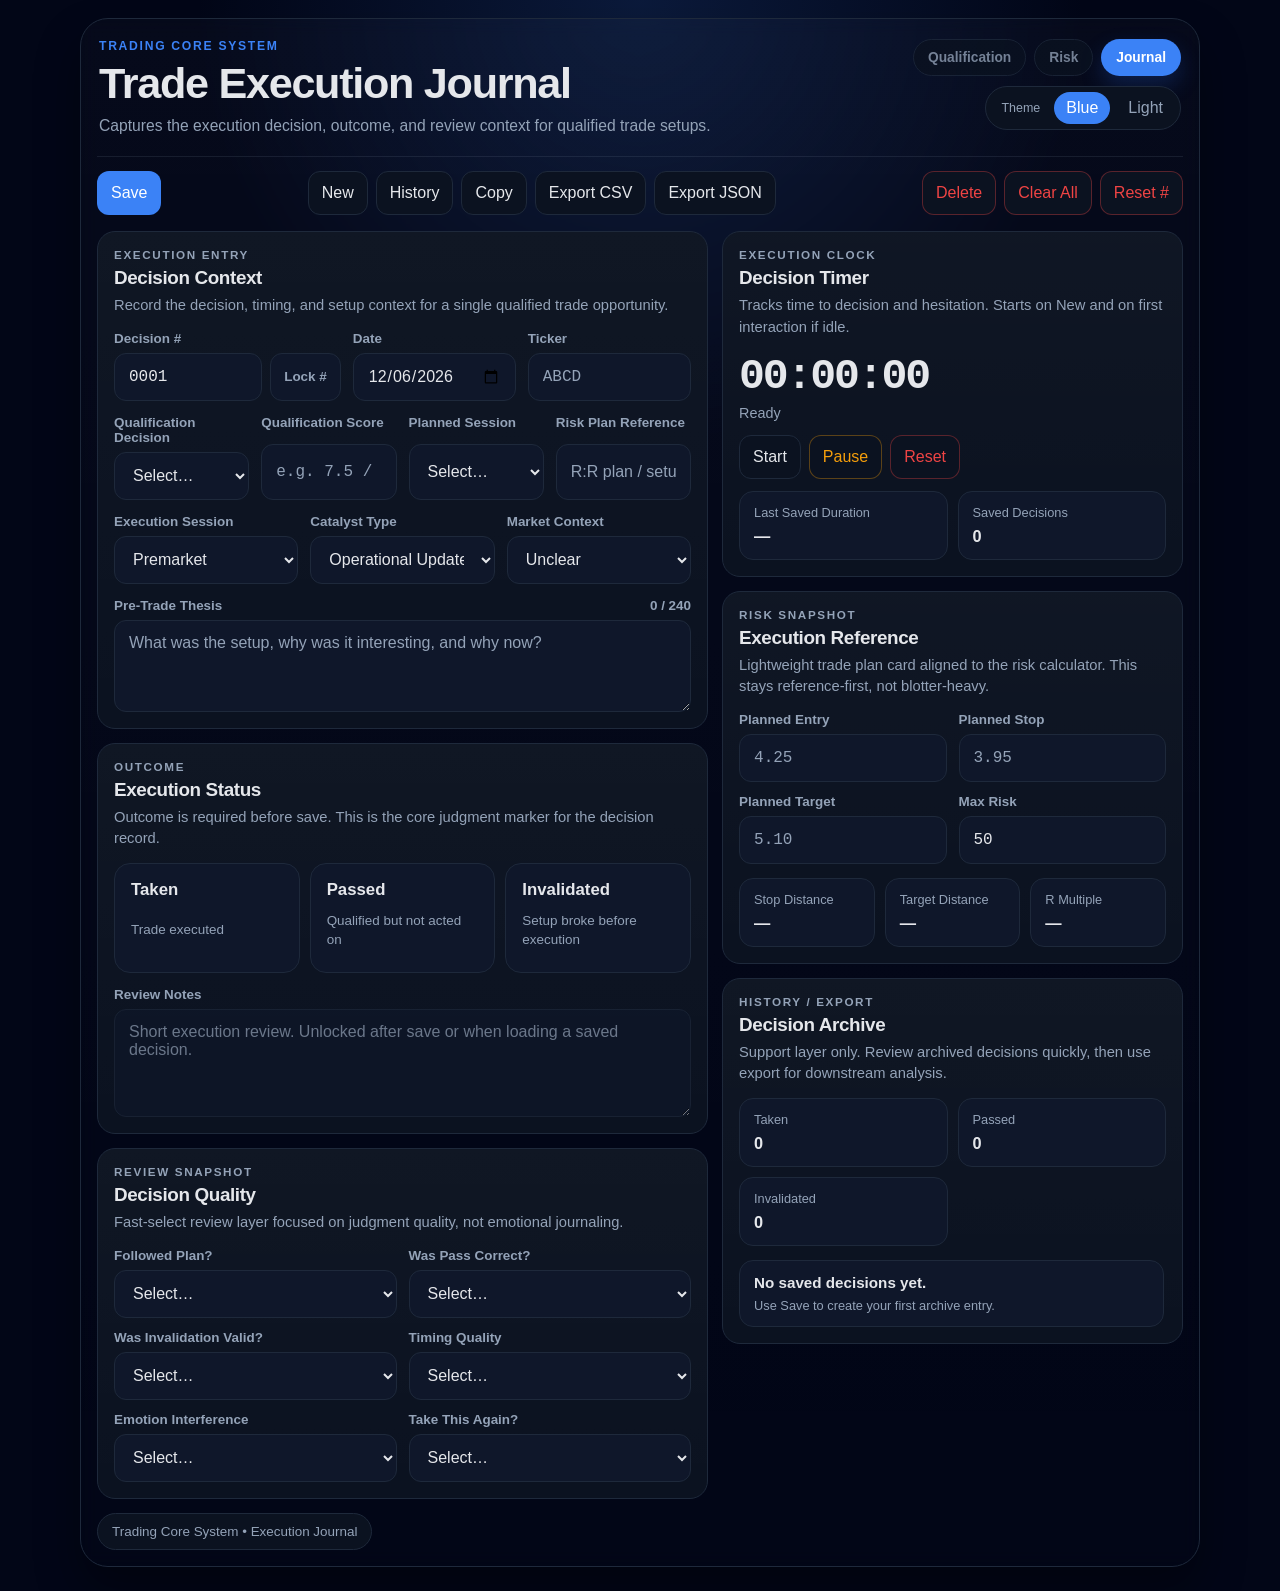
==== journal/index.html @ 0a0ca6e4 "Add files via upload" ====
<!DOCTYPE html>
<html lang="en">
<head>
  <meta charset="UTF-8" />
  <meta name="viewport" content="width=device-width, initial-scale=1.0, viewport-fit=cover" />
  <title>Trade Execution Journal</title>
  <meta name="theme-color" content="#020617" />
  <meta name="description" content="Captures the execution decision, outcome, and review context for qualified trade setups." />
  <link rel="manifest" href="manifest.webmanifest" />
  <link rel="stylesheet" href="styles.css" />
</head>
<body>
  <div class="shell">
    <div class="frame">
      <header class="app-header">
        <div class="brand-block">
          <p class="eyebrow">Trading Core System</p>
          <h1>Trade Execution Journal</h1>
          <p class="subtitle">Captures the execution decision, outcome, and review context for qualified trade setups.</p>
        </div>

        <div class="header-tools">
          <nav class="top-nav" aria-label="Trading Core System modules">
            <a href="#" class="top-nav-link is-disabled" aria-disabled="true">Qualification</a>
            <a href="#" class="top-nav-link is-disabled" aria-disabled="true">Risk</a>
            <a href="#" class="top-nav-link is-active" aria-current="page">Journal</a>
          </nav>

          <div class="theme-toggle" id="themeToggle" aria-label="Theme toggle">
            <span>Theme</span>
            <button type="button" data-theme="blue" class="active">Blue</button>
            <button type="button" data-theme="light">Light</button>
          </div>
        </div>
      </header>

      <nav class="action-bar" aria-label="Journal actions">
        <div class="action-group action-group-primary">
          <button type="button" class="btn btn-primary" id="btnSave">Save</button>
        </div>
        <div class="action-group">
          <button type="button" class="btn" id="btnNew">New</button>
          <button type="button" class="btn" id="btnHistory">History</button>
          <button type="button" class="btn" id="btnCopy">Copy</button>
          <button type="button" class="btn" id="btnExportCSV">Export CSV</button>
          <button type="button" class="btn" id="btnExportJSON">Export JSON</button>
        </div>
        <div class="action-group action-group-danger">
          <button type="button" class="btn btn-danger" id="btnDelete">Delete</button>
          <button type="button" class="btn btn-danger" id="btnClearAll">Clear All</button>
          <button type="button" class="btn btn-danger" id="btnResetCounter">Reset #</button>
        </div>
      </nav>

      <main class="main-grid">
        <section class="left-column">
          <section class="card section-card">
            <div class="section-head">
              <p class="section-kicker">Execution Entry</p>
              <h2>Decision Context</h2>
              <p class="helper">Record the decision, timing, and setup context for a single qualified trade opportunity.</p>
            </div>

            <div class="identity-grid">
              <label class="field field-compact">
                <span>Decision #</span>
                <div class="field-inline">
                  <input id="decisionNo" class="mono" type="text" inputmode="numeric" placeholder="0001" />
                  <label class="lock-pill" title="Lock decision number">
                    <input id="lockDecision" type="checkbox" />
                    <span>Lock #</span>
                  </label>
                </div>
              </label>

              <label class="field field-compact">
                <span>Date</span>
                <input id="date" type="date" />
              </label>

              <label class="field field-compact">
                <span>Ticker</span>
                <input id="ticker" class="mono" type="text" maxlength="10" autocomplete="off" placeholder="ABCD" />
              </label>
            </div>

            <div class="input-grid input-grid-4">
              <label class="field">
                <span>Qualification Decision</span>
                <select id="qualificationDecision">
                  <option value="">Select…</option>
                  <option>Qualified</option>
                  <option>Borderline</option>
                  <option>Rejected</option>
                </select>
              </label>

              <label class="field">
                <span>Qualification Score</span>
                <input id="qualificationScore" type="text" class="mono" placeholder="e.g. 7.5 / 10" />
              </label>

              <label class="field">
                <span>Planned Session</span>
                <select id="plannedSession">
                  <option value="">Select…</option>
                  <option>Premarket</option>
                  <option>Open (9:30–10:30)</option>
                  <option>Midday</option>
                  <option>Power Hour</option>
                  <option>After Hours</option>
                </select>
              </label>

              <label class="field">
                <span>Risk Plan Reference</span>
                <input id="riskPlanReference" type="text" placeholder="R:R plan / setup ref" />
              </label>
            </div>

            <div class="input-grid input-grid-3">
              <label class="field">
                <span>Execution Session</span>
                <select id="session">
                  <option>Premarket</option>
                  <option>Open (9:30–10:30)</option>
                  <option>Midday</option>
                  <option>Power Hour</option>
                  <option>After Hours</option>
                </select>
              </label>

              <label class="field">
                <span>Catalyst Type</span>
                <select id="catalyst">
                  <option>Clinical Data</option>
                  <option>Regulatory</option>
                  <option>Financial</option>
                  <option>M&amp;A</option>
                  <option>Operational Update</option>
                  <option>Corporate Strategy / Business Transformation</option>
                  <option>Leadership Change</option>
                  <option>Legal</option>
                  <option>IP/Patent</option>
                  <option>Other / None</option>
                </select>
              </label>

              <label class="field">
                <span>Market Context</span>
                <select id="marketState">
                  <option>Unclear</option>
                  <option>Trend Day</option>
                  <option>Choppy</option>
                  <option>Risk-On</option>
                  <option>Risk-Off</option>
                </select>
              </label>
            </div>

            <div class="field field-full">
              <div class="field-headline">
                <span>Pre-Trade Thesis</span>
                <span class="char-counter" id="charCounter">0 / 240</span>
              </div>
              <textarea id="thesis" maxlength="240" placeholder="What was the setup, why was it interesting, and why now?"></textarea>
            </div>
          </section>

          <section class="card section-card">
            <div class="section-head">
              <p class="section-kicker">Outcome</p>
              <h2>Execution Status</h2>
              <p class="helper">Outcome is required before save. This is the core judgment marker for the decision record.</p>
            </div>

            <div class="outcome-grid" id="outcomeRow">
              <label class="outcome-card outcome-taken" data-val="Taken">
                <input type="radio" name="outcome" value="Taken" />
                <span class="outcome-label">Taken</span>
                <span class="outcome-sub">Trade executed</span>
              </label>
              <label class="outcome-card outcome-passed" data-val="Passed">
                <input type="radio" name="outcome" value="Passed" />
                <span class="outcome-label">Passed</span>
                <span class="outcome-sub">Qualified but not acted on</span>
              </label>
              <label class="outcome-card outcome-invalidated" data-val="Invalidated">
                <input type="radio" name="outcome" value="Invalidated" />
                <span class="outcome-label">Invalidated</span>
                <span class="outcome-sub">Setup broke before execution</span>
              </label>
            </div>

            <label class="field field-full">
              <span>Review Notes</span>
              <textarea id="outcomeNotes" class="notes" placeholder="Short execution review. Unlocked after save or when loading a saved decision."></textarea>
            </label>
          </section>

          <section class="card section-card">
            <div class="section-head">
              <p class="section-kicker">Review Snapshot</p>
              <h2>Decision Quality</h2>
              <p class="helper">Fast-select review layer focused on judgment quality, not emotional journaling.</p>
            </div>

            <div class="review-grid">
              <label class="field">
                <span>Followed Plan?</span>
                <select id="followedPlan">
                  <option value="">Select…</option>
                  <option>Yes</option>
                  <option>No</option>
                  <option>Partial</option>
                </select>
              </label>

              <label class="field">
                <span>Was Pass Correct?</span>
                <select id="passCorrect">
                  <option value="">Select…</option>
                  <option>Yes</option>
                  <option>No</option>
                  <option>N/A</option>
                </select>
              </label>

              <label class="field">
                <span>Was Invalidation Valid?</span>
                <select id="invalidationValid">
                  <option value="">Select…</option>
                  <option>Yes</option>
                  <option>No</option>
                  <option>N/A</option>
                </select>
              </label>

              <label class="field">
                <span>Timing Quality</span>
                <select id="timingQuality">
                  <option value="">Select…</option>
                  <option>Good</option>
                  <option>Late</option>
                  <option>Early</option>
                </select>
              </label>

              <label class="field">
                <span>Emotion Interference</span>
                <select id="emotionInterference">
                  <option value="">Select…</option>
                  <option>None</option>
                  <option>Mild</option>
                  <option>High</option>
                </select>
              </label>

              <label class="field">
                <span>Take This Again?</span>
                <select id="takeAgain">
                  <option value="">Select…</option>
                  <option>Yes</option>
                  <option>No</option>
                  <option>Maybe</option>
                </select>
              </label>
            </div>
          </section>
        </section>

        <section class="right-column">
          <section class="card section-card timer-section">
            <div class="section-head">
              <p class="section-kicker">Execution Clock</p>
              <h2>Decision Timer</h2>
              <p class="helper">Tracks time to decision and hesitation. Starts on New and on first interaction if idle.</p>
            </div>

            <div class="timer-card">
              <div class="timer-head">
                <div>
                  <div class="timer-value mono" id="timerClock">00:00:00</div>
                  <div class="timer-status" id="timerStatus">Ready</div>
                </div>
                <div class="timer-actions">
                  <button type="button" class="btn" id="btnTimerStart">Start</button>
                  <button type="button" class="btn btn-warn" id="btnTimerPause">Pause</button>
                  <button type="button" class="btn btn-danger" id="btnTimerReset">Reset</button>
                </div>
              </div>

              <div class="timer-stats">
                <article class="mini-stat">
                  <span>Last Saved Duration</span>
                  <strong id="statLastDur">—</strong>
                </article>
                <article class="mini-stat">
                  <span>Saved Decisions</span>
                  <strong id="statSaved">0</strong>
                </article>
              </div>
            </div>
          </section>

          <section class="card section-card">
            <div class="section-head">
              <p class="section-kicker">Risk Snapshot</p>
              <h2>Execution Reference</h2>
              <p class="helper">Lightweight trade plan card aligned to the risk calculator. This stays reference-first, not blotter-heavy.</p>
            </div>

            <div class="input-grid input-grid-2">
              <label class="field">
                <span>Planned Entry</span>
                <input id="plannedEntry" class="mono" type="number" step="0.0001" placeholder="4.25" />
              </label>

              <label class="field">
                <span>Planned Stop</span>
                <input id="plannedStop" class="mono" type="number" step="0.0001" placeholder="3.95" />
              </label>

              <label class="field">
                <span>Planned Target</span>
                <input id="plannedTarget" class="mono" type="number" step="0.0001" placeholder="5.10" />
              </label>

              <label class="field">
                <span>Max Risk</span>
                <input id="maxRisk" class="mono" type="number" step="1" placeholder="50" />
              </label>
            </div>

            <div class="derived-grid">
              <article class="secondary-card">
                <span class="secondary-label">Stop Distance</span>
                <strong id="stopDistance" class="secondary-value">—</strong>
              </article>
              <article class="secondary-card">
                <span class="secondary-label">Target Distance</span>
                <strong id="targetDistance" class="secondary-value">—</strong>
              </article>
              <article class="secondary-card">
                <span class="secondary-label">R Multiple</span>
                <strong id="roughR" class="secondary-value">—</strong>
              </article>
            </div>
          </section>

          <section class="card section-card">
            <div class="section-head">
              <p class="section-kicker">History / Export</p>
              <h2>Decision Archive</h2>
              <p class="helper">Support layer only. Review archived decisions quickly, then use export for downstream analysis.</p>
            </div>

            <div class="archive-summary">
              <article class="mini-stat">
                <span>Taken</span>
                <strong id="statTaken">0</strong>
              </article>
              <article class="mini-stat">
                <span>Passed</span>
                <strong id="statPassed">0</strong>
              </article>
              <article class="mini-stat">
                <span>Invalidated</span>
                <strong id="statInvalid">0</strong>
              </article>
            </div>

            <div class="history-list" id="historyList"></div>
          </section>
        </section>
      </main>

      <footer class="app-footer">
        <div class="footer-pill">Trading Core System • Execution Journal</div>
      </footer>
    </div>
  </div>

  <div class="toast" id="toast" aria-live="polite"></div>

  <script src="app.js"></script>
</body>
</html>
---- journal/styles.css ----
:root{
  --bg:#020617;
  --panel:#020617;
  --card:#0b1220;
  --card-2:#0f172a;
  --text:#e5e7eb;
  --muted:#94a3b8;
  --border:#1e293b;
  --accent:#3b82f6;
  --accent-soft:rgba(59,130,246,.18);
  --good:#22c55e;
  --good-soft:rgba(34,197,94,.14);
  --warn:#f59e0b;
  --warn-soft:rgba(245,158,11,.14);
  --bad:#ef4444;
  --bad-soft:rgba(239,68,68,.14);
  --shadow:0 24px 44px rgba(0,0,0,.35);
  --radius-xl:24px;
  --radius-lg:18px;
  --radius-md:14px;
  --sans:-apple-system,BlinkMacSystemFont,"Segoe UI",Inter,Roboto,Helvetica,Arial,sans-serif;
  --mono:ui-monospace,SFMono-Regular,Menlo,Monaco,Consolas,"Liberation Mono","Courier New",monospace;
}
html[data-theme="light"]{
  --bg:#edf3ff;
  --panel:#f5f8ff;
  --card:#ffffff;
  --card-2:#f8fbff;
  --text:#122038;
  --muted:#60708d;
  --border:#d8e2f0;
  --accent:#2563eb;
  --accent-soft:rgba(37,99,235,.12);
  --good:#15803d;
  --good-soft:rgba(34,197,94,.12);
  --warn:#a16207;
  --warn-soft:rgba(245,158,11,.12);
  --bad:#b91c1c;
  --bad-soft:rgba(239,68,68,.12);
  --shadow:0 18px 32px rgba(44,72,128,.12);
}
*{box-sizing:border-box}
html{-webkit-text-size-adjust:100%}
body{
  margin:0;
  min-height:100vh;
  font-family:var(--sans);
  color:var(--text);
  background:radial-gradient(circle at top, rgba(59,130,246,.16), transparent 26%), linear-gradient(180deg, var(--panel) 0%, var(--bg) 100%);
  padding:18px 16px calc(24px + env(safe-area-inset-bottom));
}
button,input,select,textarea{font:inherit}
a{color:inherit;text-decoration:none}
.shell{width:min(100%,1120px);margin:0 auto}
.frame{background:linear-gradient(180deg, rgba(255,255,255,.02), rgba(255,255,255,0));border:1px solid var(--border);border-radius:28px;padding:16px;box-shadow:var(--shadow);backdrop-filter:blur(8px)}
.app-header{display:flex;align-items:flex-start;justify-content:space-between;gap:14px;padding:4px 2px 18px;border-bottom:1px solid rgba(148,163,184,.12)}
.brand-block{max-width:700px}.eyebrow{margin:0 0 8px;color:var(--accent);font-size:.76rem;font-weight:700;letter-spacing:.14em;text-transform:uppercase}
h1{margin:0;font-size:clamp(1.9rem,4vw,2.7rem);line-height:1.03;letter-spacing:-.03em}.subtitle{margin:10px 0 0;color:var(--muted);font-size:.98rem;line-height:1.45;max-width:720px}.header-tools{display:flex;flex-direction:column;align-items:flex-end;gap:10px}.top-nav{display:flex;gap:8px;flex-wrap:wrap;justify-content:flex-end}.top-nav-link{padding:10px 14px;border-radius:999px;border:1px solid var(--border);background:var(--card);color:var(--muted);font-size:.86rem;font-weight:600}.top-nav-link.is-active{background:var(--accent);border-color:transparent;color:#fff;box-shadow:0 10px 22px rgba(37,99,235,.22)}.top-nav-link.is-disabled{opacity:.78;cursor:default}
.theme-toggle{display:inline-flex;align-items:center;gap:6px;padding:5px;border-radius:999px;border:1px solid var(--border);background:var(--card)}.theme-toggle span{color:var(--muted);font-size:.78rem;padding:0 8px 0 10px}.theme-toggle button{border:none;background:transparent;color:var(--muted);padding:7px 12px;border-radius:999px;cursor:pointer}.theme-toggle button.active{background:var(--accent);color:#fff}
.action-bar{display:flex;flex-wrap:wrap;gap:10px;justify-content:space-between;padding:14px 0 0}.action-group{display:flex;flex-wrap:wrap;gap:8px}.btn{border:1px solid var(--border);background:var(--card);color:var(--text);padding:11px 13px;border-radius:12px;min-height:44px;cursor:pointer}.btn-primary{background:var(--accent);border-color:transparent;color:#fff}.btn-danger{border-color:rgba(239,68,68,.34);color:var(--bad)}.btn-warn{border-color:rgba(245,158,11,.34);color:var(--warn)}
.main-grid{display:grid;grid-template-columns:1.14fr .86fr;gap:14px;padding-top:16px}.left-column,.right-column{display:grid;gap:14px;align-content:start}.card{background:linear-gradient(180deg, rgba(255,255,255,.02), rgba(255,255,255,0)), var(--card);border:1px solid var(--border);border-radius:var(--radius-lg);padding:16px}.section-card{display:grid;gap:14px}.section-head{display:grid;gap:6px}.section-kicker{margin:0;color:var(--muted);font-size:.73rem;font-weight:700;letter-spacing:.14em;text-transform:uppercase}.section-head h2{margin:0;font-size:1.18rem;letter-spacing:-.02em}.helper{margin:0;color:var(--muted);font-size:.92rem;line-height:1.45}
.identity-grid{display:grid;grid-template-columns:1.25fr .85fr .9fr;gap:12px}.input-grid{display:grid;gap:12px}.input-grid-4{grid-template-columns:repeat(4,minmax(0,1fr))}.input-grid-3{grid-template-columns:repeat(3,minmax(0,1fr))}.input-grid-2{grid-template-columns:repeat(2,minmax(0,1fr))}.review-grid{display:grid;grid-template-columns:repeat(2,minmax(0,1fr));gap:12px}.field{display:grid;gap:7px}.field span,.field-headline span:first-child{color:var(--muted);font-size:.84rem;font-weight:600}.field-full{grid-column:1/-1}.field-inline{display:flex;gap:8px;align-items:center}.field-inline input{flex:1}.field-headline{display:flex;justify-content:space-between;gap:12px;align-items:center}.char-counter{font-size:.78rem;color:var(--muted)}
input,select,textarea{width:100%;border:1px solid var(--border);background:var(--card-2);color:var(--text);border-radius:12px;padding:13px 14px;min-height:48px;outline:none;transition:border-color .15s ease, box-shadow .15s ease}input::placeholder,textarea::placeholder{color:var(--muted)}input:focus,select:focus,textarea:focus{border-color:var(--accent);box-shadow:0 0 0 4px var(--accent-soft)}textarea{min-height:92px;resize:vertical}.notes{min-height:108px}.mono{font-family:var(--mono)}
.lock-pill{display:inline-flex;align-items:center;justify-content:center;padding:12px 13px;min-height:48px;border-radius:12px;border:1px solid var(--border);background:var(--card-2);cursor:pointer;white-space:nowrap}.lock-pill input{display:none}.lock-pill.is-active{border-color:var(--accent);box-shadow:0 0 0 4px var(--accent-soft);color:var(--accent)}
.outcome-grid{display:grid;grid-template-columns:repeat(3,minmax(0,1fr));gap:10px}.outcome-card{position:relative;display:grid;gap:5px;padding:16px;border-radius:16px;border:1px solid var(--border);background:var(--card-2);cursor:pointer;min-height:110px}.outcome-card input{display:none}.outcome-label{font-size:1.05rem;font-weight:800;color:var(--text)}.outcome-sub{font-size:.84rem;color:var(--muted);line-height:1.4}.outcome-card.is-active{transform:translateY(-1px)}.outcome-taken.is-active{border-color:rgba(34,197,94,.34);box-shadow:0 0 0 4px var(--good-soft);background:linear-gradient(180deg, rgba(34,197,94,.18), rgba(34,197,94,.08))}.outcome-passed.is-active{border-color:rgba(245,158,11,.34);box-shadow:0 0 0 4px var(--warn-soft);background:linear-gradient(180deg, rgba(245,158,11,.18), rgba(245,158,11,.08))}.outcome-invalidated.is-active{border-color:rgba(239,68,68,.34);box-shadow:0 0 0 4px var(--bad-soft);background:linear-gradient(180deg, rgba(239,68,68,.18), rgba(239,68,68,.08))}
.timer-card{display:grid;gap:12px}.timer-head{display:grid;gap:14px}.timer-value{font-size:clamp(2rem,5vw,2.7rem);font-weight:800;letter-spacing:-.05em}.timer-status{font-size:.9rem;color:var(--muted);margin-top:4px}.timer-actions{display:flex;flex-wrap:wrap;gap:8px}.timer-stats,.archive-summary,.derived-grid{display:grid;grid-template-columns:repeat(2,minmax(0,1fr));gap:10px}.derived-grid{grid-template-columns:repeat(3,minmax(0,1fr))}
.mini-stat,.secondary-card,.history-item{display:grid;gap:7px;padding:13px 14px;border-radius:14px;border:1px solid var(--border);background:var(--card-2)}.mini-stat span,.secondary-label,.history-top,.history-meta{font-size:.8rem;color:var(--muted)}.mini-stat strong,.secondary-value{font-size:1.02rem;letter-spacing:-.02em}.history-list{display:grid;gap:10px;max-height:460px;overflow:auto;padding-right:2px}.history-item{cursor:pointer}.history-item:hover{border-color:var(--accent)}.history-top{display:flex;justify-content:space-between;gap:10px;align-items:center}.history-title{font-size:.95rem;font-weight:700;color:var(--text)}.history-meta{display:flex;flex-wrap:wrap;gap:10px}.history-chip{display:inline-flex;align-items:center;padding:4px 9px;border-radius:999px;border:1px solid var(--border)}.history-chip.taken{color:var(--good);border-color:rgba(34,197,94,.34)}.history-chip.passed{color:var(--warn);border-color:rgba(245,158,11,.34)}.history-chip.invalidated{color:var(--bad);border-color:rgba(239,68,68,.34)}
.app-footer{padding-top:14px}.footer-pill{display:inline-flex;padding:10px 14px;border-radius:999px;border:1px solid var(--border);background:var(--card);color:var(--muted);font-size:.84rem}.toast{position:fixed;left:14px;bottom:14px;padding:10px 12px;border-radius:12px;border:1px solid rgba(59,130,246,.32);background:rgba(2,6,23,.88);color:#fff;font-size:12px;box-shadow:0 10px 24px rgba(0,0,0,.45);backdrop-filter:blur(6px);z-index:9999;opacity:0;transition:opacity .2s ease;max-width:min(520px, calc(100vw - 28px))}
@media (max-width: 1024px){.main-grid{grid-template-columns:1fr}.identity-grid,.input-grid-4,.input-grid-3{grid-template-columns:repeat(2,minmax(0,1fr))}}
@media (max-width: 720px){body{padding-inline:12px}.frame{padding:14px;border-radius:22px}.app-header{flex-direction:column;align-items:stretch}.header-tools{align-items:stretch}.top-nav,.action-bar,.action-group,.timer-actions{justify-content:flex-start}.identity-grid,.input-grid-4,.input-grid-3,.input-grid-2,.review-grid,.outcome-grid,.timer-stats,.archive-summary,.derived-grid{grid-template-columns:1fr}.field-inline{align-items:stretch;flex-direction:column}.lock-pill{width:100%}}
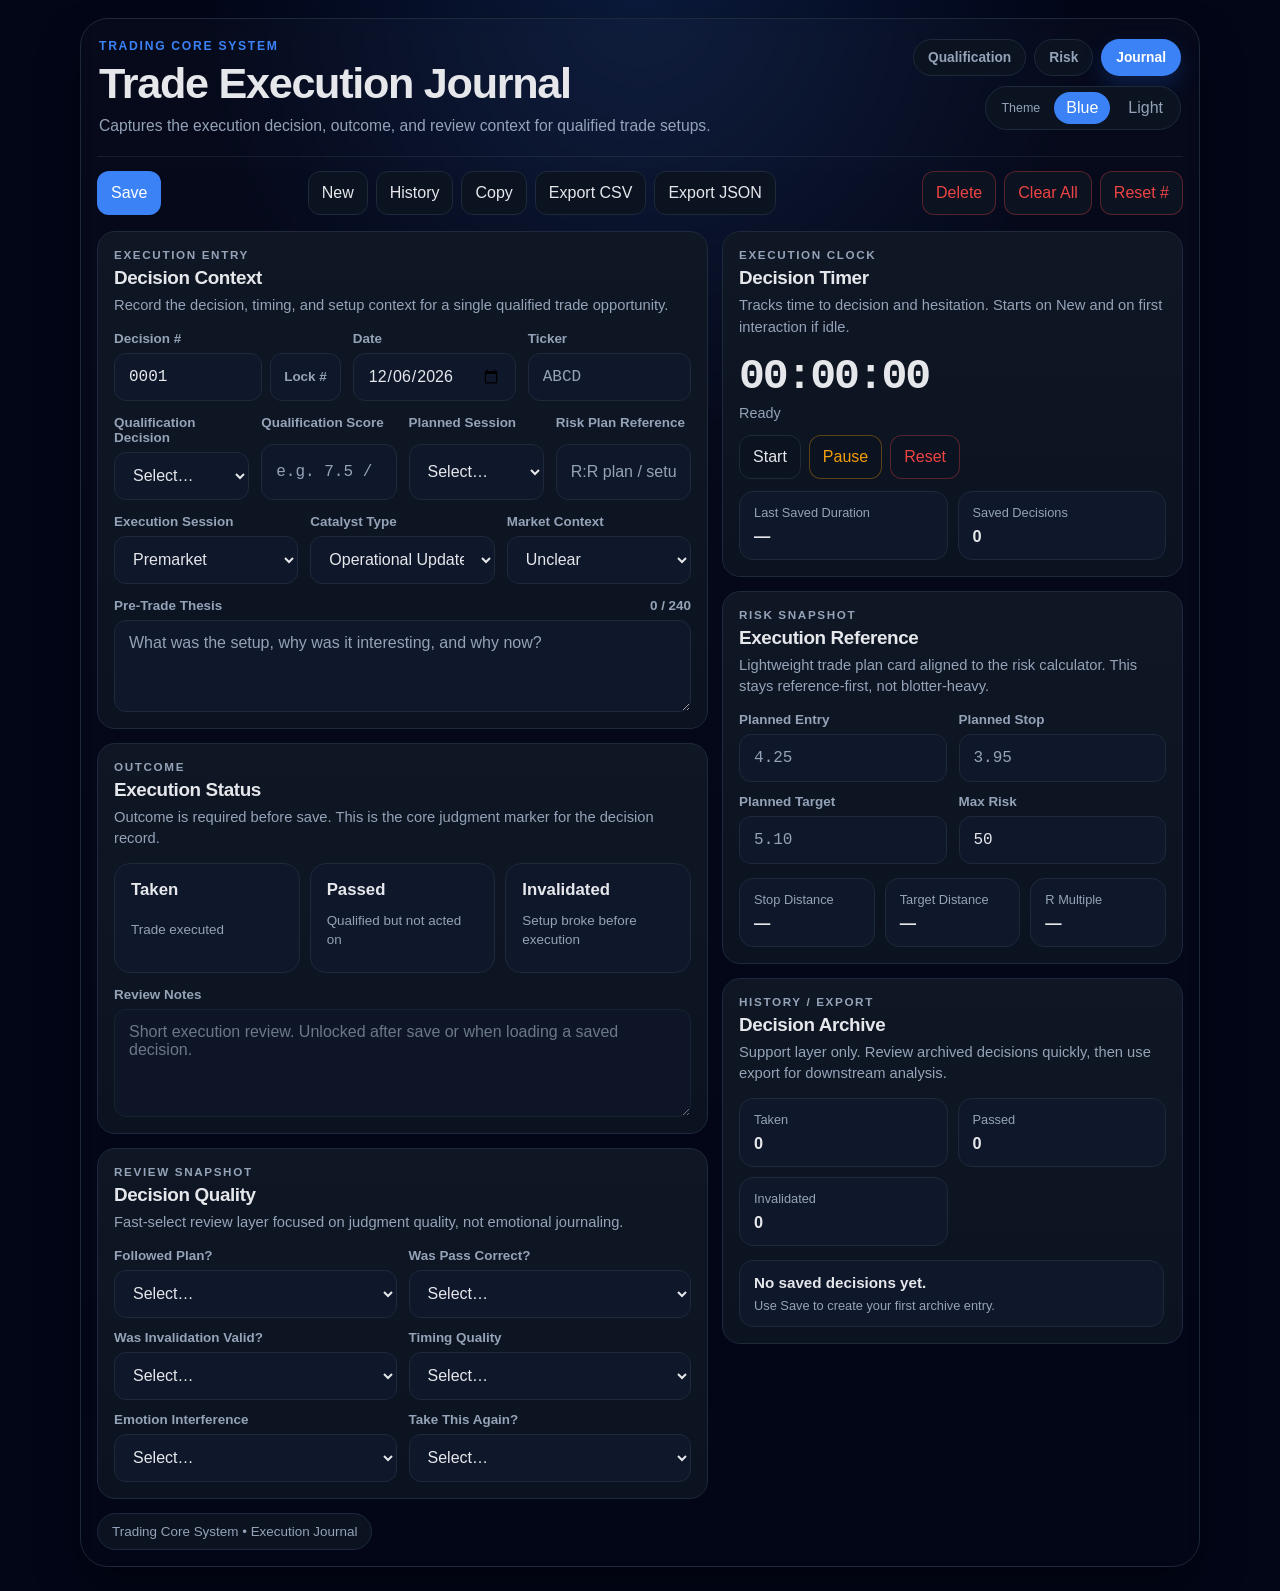
==== commit eba26b62: "Add files via upload" ====
--- a/journal/index.html
+++ b/journal/index.html
@@ -21,10 +21,10 @@
 
         <div class="header-tools">
           <nav class="top-nav" aria-label="Trading Core System modules">
-            <a href="#" class="top-nav-link is-disabled" aria-disabled="true">Qualification</a>
-            <a href="#" class="top-nav-link is-disabled" aria-disabled="true">Risk</a>
-            <a href="#" class="top-nav-link is-active" aria-current="page">Journal</a>
-          </nav>
+  <a href="../qualification/index.html" class="top-nav-link">Qualification</a>
+  <a href="../risk/index.html" class="top-nav-link">Risk</a>
+  <a href="../journal/index.html" class="top-nav-link is-active" aria-current="page">Journal</a>
+</nav>
 
           <div class="theme-toggle" id="themeToggle" aria-label="Theme toggle">
             <span>Theme</span>
